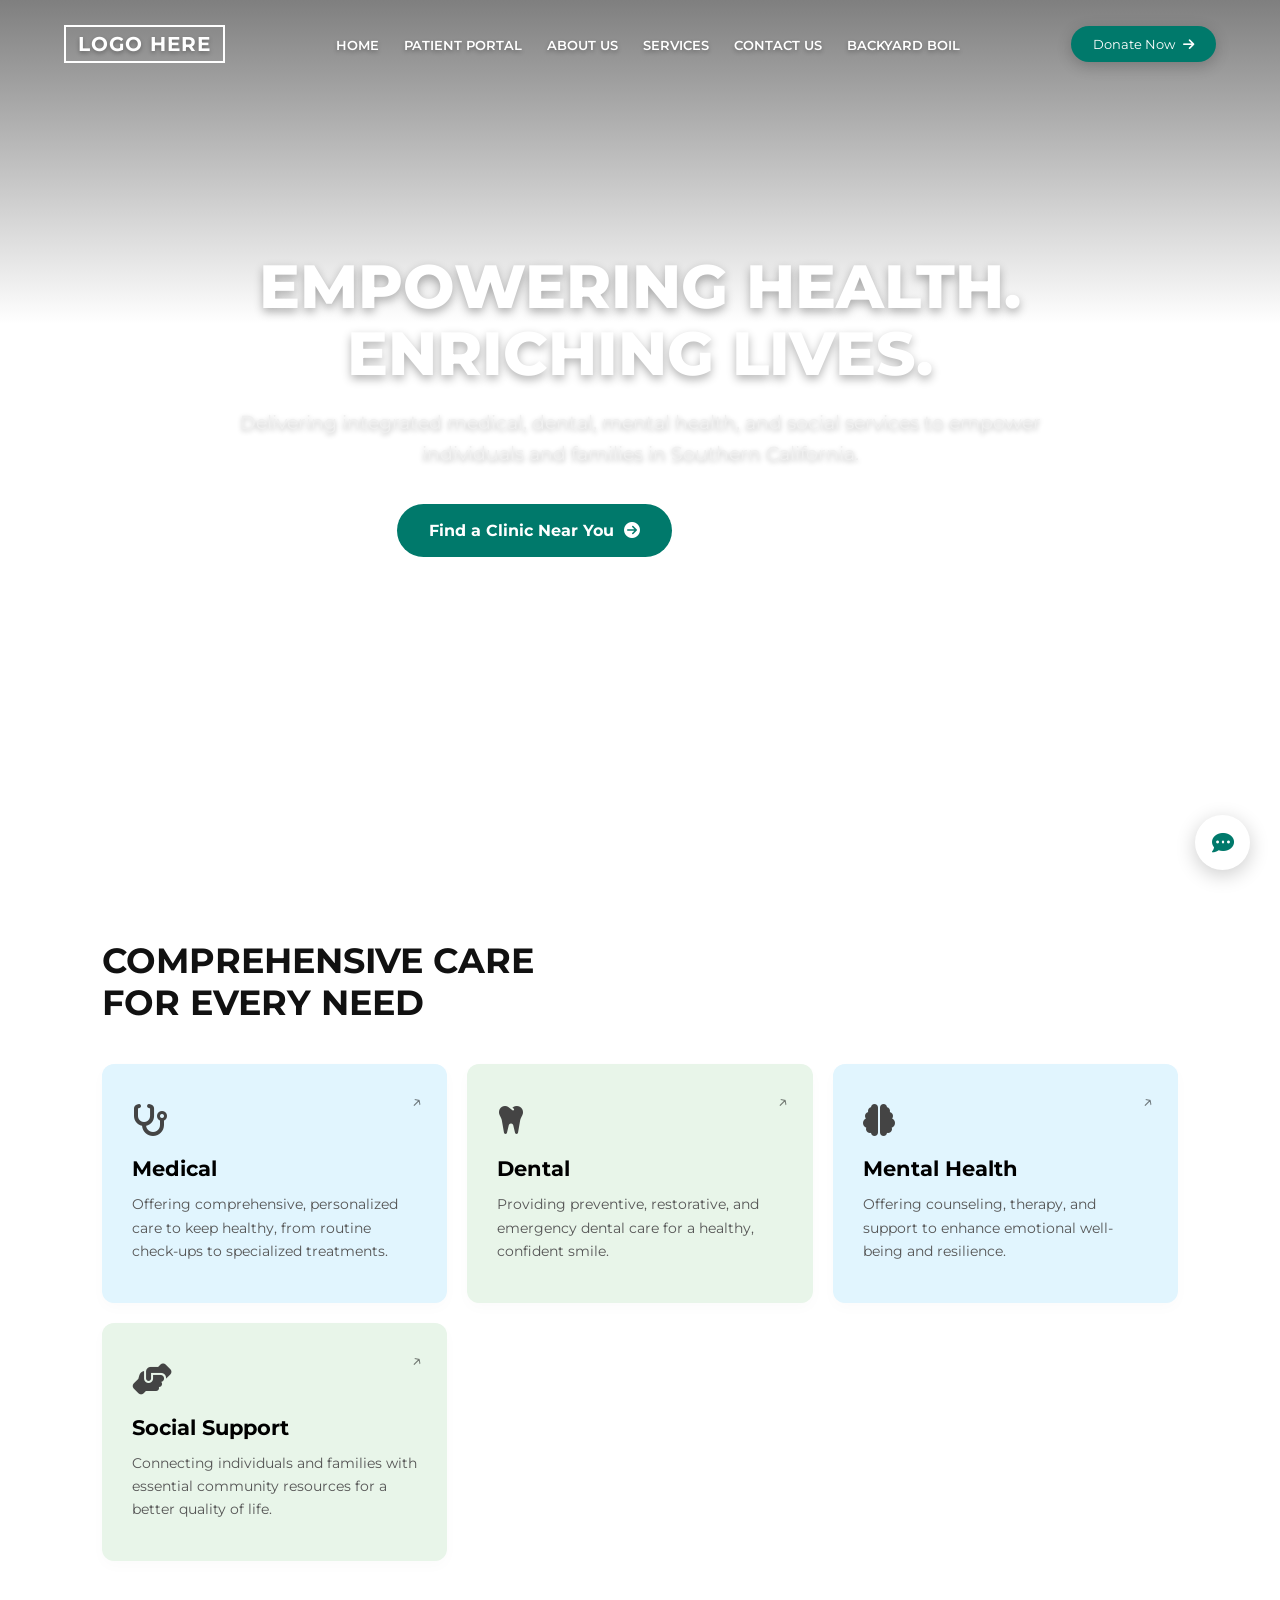
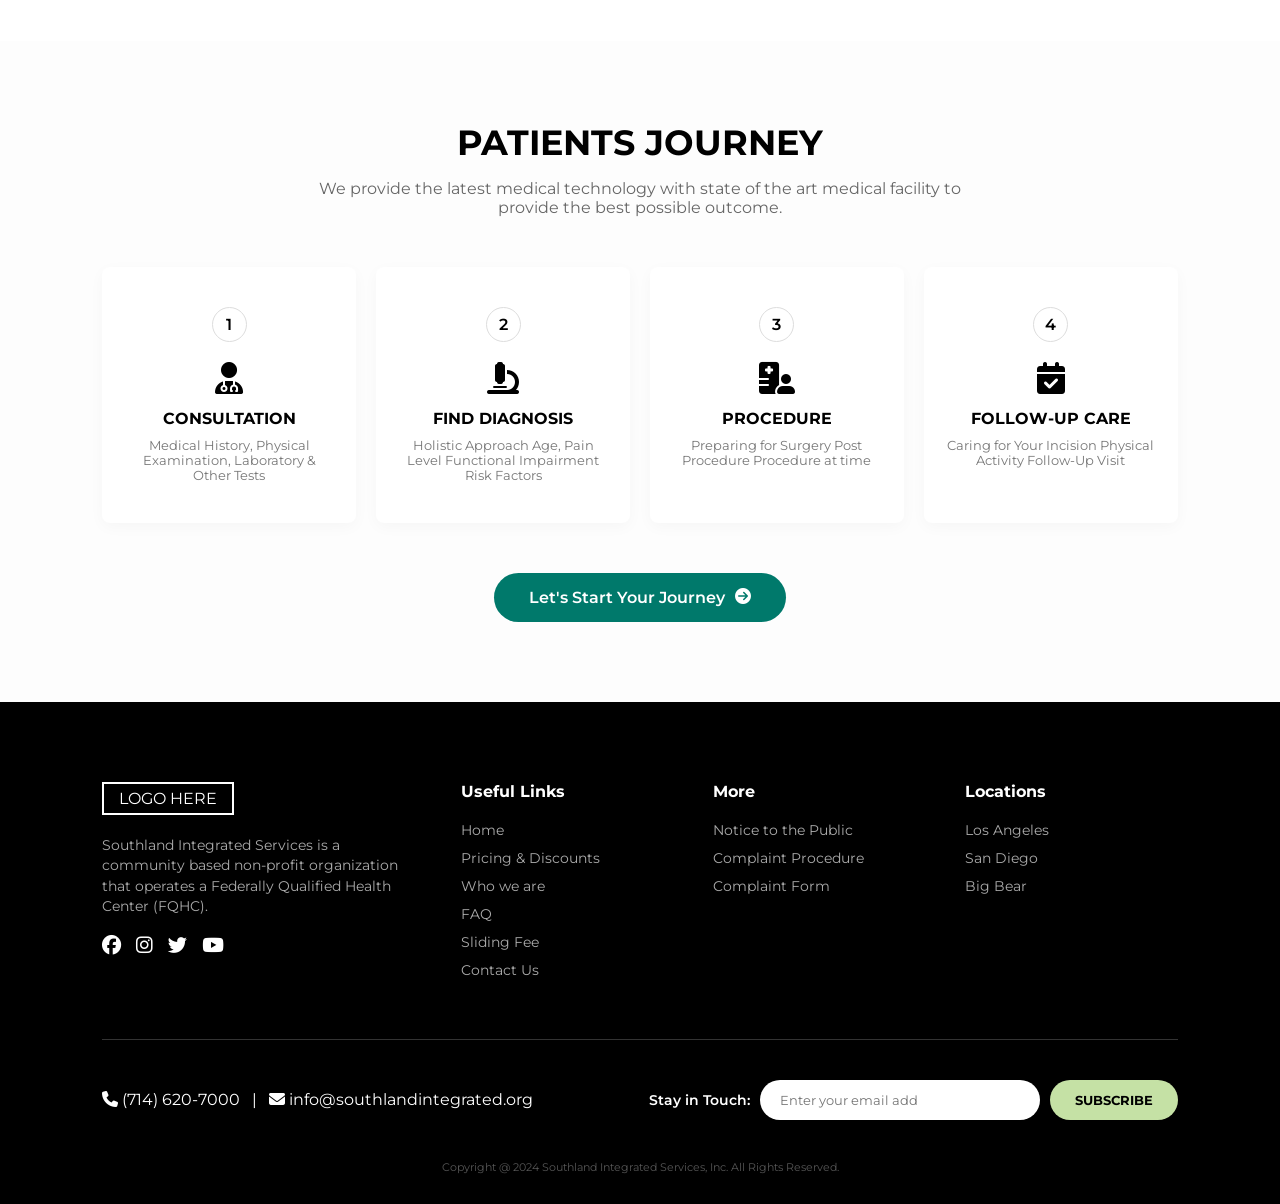
==== index/index.html @ 93582246 "upadted the ui design" ====
<!DOCTYPE html>
<html lang="en">
<head>
    <meta charset="UTF-8">
    <meta name="viewport" content="width=device-width, initial-scale=1.0">
    <title>Southland Integrated Services - Healthcare</title>
    <link href="https://fonts.googleapis.com/css2?family=Montserrat:wght@300;400;600;700&display=swap" rel="stylesheet">
    <link rel="stylesheet" href="https://cdnjs.cloudflare.com/ajax/libs/font-awesome/6.4.0/css/all.min.css">
    
    <style>
        :root {
            --primary-teal: #00796B;
            --secondary-green: #009688;
            --accent-lime: #C5E1A5;
            --light-blue: #E1F5FE;
            --light-green: #E8F5E9;
            --text-dark: #222;
        }

        * {
            margin: 0;
            padding: 0;
            box-sizing: border-box;
            font-family: 'Montserrat', sans-serif;
        }

        body {
            background-color: #fff;
            overflow-x: hidden;
        }

        /* --- Header --- */
        header {
            display: flex;
            justify-content: space-between;
            align-items: center;
            padding: 25px 5%; /* Slightly more padding */
            position: absolute;
            width: 100%;
            z-index: 100;
        }

        .logo {
            font-weight: 700;
            font-size: 20px;
            border: 2px solid #fff; /* Changed to White for visibility */
            color: #fff;            /* Changed to White for visibility */
            padding: 5px 12px;
            letter-spacing: 1px;
            text-shadow: 0 2px 4px rgba(0,0,0,0.3);
        }

        nav ul {
            display: flex;
            list-style: none;
            gap: 25px;
        }

        nav a {
            text-decoration: none;
            color: #fff;            /* Changed to White for visibility */
            font-size: 13px;
            font-weight: 600;
            text-transform: uppercase;
            text-shadow: 0 2px 4px rgba(0,0,0,0.3);
            transition: color 0.3s;
        }

        nav a:hover {
            color: var(--accent-lime);
        }

        .btn-donate-top {
            background-color: var(--primary-teal);
            color: white;
            padding: 10px 22px;
            border-radius: 25px;
            text-decoration: none;
            font-size: 13px;
            display: flex;
            align-items: center;
            gap: 8px;
            box-shadow: 0 4px 15px rgba(0,0,0,0.2);
        }

        /* --- Hero Section with Proper Curve --- */
        .hero-container {
            position: relative;
            width: 100%;
            height: 90vh; /* Increased height slightly */
            /* Updated Image to high-quality healthcare team */
            background: url('https://images.unsplash.com/photo-1576091160550-2173dba999ef?auto=format&fit=crop&w=1920&q=80') center/cover no-repeat;
            display: flex;
            flex-direction: column;
            align-items: center;
            justify-content: center;
            text-align: center;
            clip-path: ellipse(120% 100% at 50% 0%); /* Smoothed curve */
            margin-bottom: 50px;
        }

        /* Enhanced Overlay for Navbar and Text visibility */
        .hero-container::before {
            content: "";
            position: absolute;
            top: 0; left: 0; width: 100%; height: 100%;
            /* Darker gradient at the top to make white nav visible */
            background: linear-gradient(to bottom, rgba(0,0,0,0.5) 0%, rgba(255,255,255,0.1) 40%, rgba(255,255,255,0) 100%);
            z-index: 1;
        }

        .hero-content {
            position: relative;
            z-index: 2;
            max-width: 850px;
            padding: 20px;
        }

        .hero-content h1 {
            font-size: 3.8rem;
            font-weight: 800;
            line-height: 1.1;
            margin-bottom: 20px;
            color: #fff; /* Changed to White for impact */
            text-shadow: 0 4px 10px rgba(0,0,0,0.3);
        }

        .hero-content p {
            font-size: 1.2rem;
            color: #f0f0f0; /* Light gray for contrast */
            margin-bottom: 35px;
            line-height: 1.6;
            text-shadow: 0 2px 5px rgba(0,0,0,0.3);
        }

        .hero-btns {
            display: flex;
            gap: 15px;
            justify-content: center;
        }

        .btn-fill {
            background: var(--primary-teal);
            color: white;
            padding: 16px 32px;
            border-radius: 35px;
            text-decoration: none;
            font-weight: 700;
            display: flex;
            align-items: center;
            gap: 10px;
            transition: 0.3s;
        }

        .btn-fill:hover { background: #004d40; transform: scale(1.05); }

        .btn-outline {
            background: rgba(255,255,255,0.2);
            backdrop-filter: blur(5px);
            border: 1px solid white;
            color: white;
            padding: 16px 32px;
            border-radius: 35px;
            text-decoration: none;
            font-weight: 700;
            display: flex;
            align-items: center;
            gap: 10px;
            transition: 0.3s;
        }

        .btn-outline:hover { background: white; color: var(--text-dark); }

        /* --- Service Cards Section --- */
        .services-section {
            padding: 80px 8%;
        }

        .section-title {
            text-align: left;
            font-size: 2.2rem;
            margin-bottom: 40px;
            line-height: 1.2;
            color: #111;
        }

        .services-grid {
            display: grid;
            grid-template-columns: repeat(auto-fit, minmax(260px, 1fr));
            gap: 20px;
        }

        .card {
            padding: 40px 30px;
            border-radius: 12px;
            position: relative;
            transition: 0.3s;
            box-shadow: 0 5px 15px rgba(0,0,0,0.02);
        }

        .card:hover { transform: translateY(-8px); box-shadow: 0 10px 25px rgba(0,0,0,0.08); }
        .card.blue { background-color: var(--light-blue); }
        .card.green { background-color: var(--light-green); }

        .card-icon { font-size: 2rem; color: #444; margin-bottom: 20px; }
        .card h3 { margin-bottom: 12px; font-size: 1.3rem; }
        .card p { font-size: 0.9rem; color: #555; line-height: 1.6; }
        .card-arrow { position: absolute; top: 25px; right: 25px; font-size: 1.2rem; opacity: 0.5; }

        /* --- Patient Journey Section --- */
        .journey-section {
            padding: 80px 8%;
            text-align: center;
            background: #fdfdfd;
        }

        .journey-header h2 { font-size: 2.2rem; margin-bottom: 15px; }
        .journey-header p { color: #666; max-width: 700px; margin: 0 auto 50px; }

        .journey-grid {
            display: grid;
            grid-template-columns: repeat(4, 1fr);
            gap: 20px;
        }

        .step-card {
            background: white;
            padding: 40px 20px;
            border-radius: 8px;
            box-shadow: 0 4px 15px rgba(0,0,0,0.03);
            position: relative;
        }

        .step-circle {
            width: 35px;
            height: 35px;
            border: 1px solid #ddd;
            border-radius: 50%;
            display: flex;
            align-items: center;
            justify-content: center;
            margin: 0 auto 20px;
            font-weight: 600;
        }

        .step-card i { font-size: 2rem; margin-bottom: 15px; display: block; }
        .step-card h4 { margin-bottom: 10px; font-size: 1rem; }
        .step-card p { font-size: 0.8rem; color: #777; }

        .btn-journey {
            margin-top: 50px;
            display: inline-flex;
            background-color: var(--primary-teal);
            color: white;
            padding: 15px 35px;
            border-radius: 30px;
            text-decoration: none;
            font-weight: 600;
            gap: 10px;
        }

        /* --- Footer --- */
        footer {
            background-color: #000;
            color: white;
            padding: 80px 8% 30px;
        }

        .footer-main {
            display: grid;
            grid-template-columns: 1.5fr 1fr 1fr 1fr;
            gap: 40px;
            border-bottom: 1px solid #333;
            padding-bottom: 50px;
        }

        .footer-logo { border: 2px solid white; display: inline-block; padding: 5px 15px; margin-bottom: 20px; }
        .footer-main p { font-size: 0.85rem; color: #aaa; margin-bottom: 20px; line-height: 1.5; }
        .social-icons { display: flex; gap: 15px; font-size: 1.2rem; }

        .footer-col h4 { margin-bottom: 20px; font-size: 1rem; color: #fff; }
        .footer-col ul { list-style: none; }
        .footer-col li { color: #aaa; margin-bottom: 10px; font-size: 0.9rem; cursor: pointer; }

        .footer-bar {
            padding-top: 40px;
            display: flex;
            justify-content: space-between;
            align-items: center;
            flex-wrap: wrap;
            gap: 20px;
        }

        .newsletter { display: flex; align-items: center; gap: 10px; }
        .newsletter input {
            padding: 12px 20px;
            border-radius: 25px;
            border: none;
            width: 280px;
            outline: none;
        }

        .btn-sub {
            background: var(--accent-lime);
            color: #000;
            padding: 12px 25px;
            border: none;
            border-radius: 25px;
            font-weight: 700;
            cursor: pointer;
        }

        .chat-widget {
            position: fixed;
            bottom: 30px;
            right: 30px;
            background: white;
            color: var(--primary-teal);
            width: 55px;
            height: 55px;
            border-radius: 50%;
            display: flex;
            align-items: center;
            justify-content: center;
            font-size: 22px;
            box-shadow: 0 5px 20px rgba(0,0,0,0.2);
            cursor: pointer;
            z-index: 1000;
        }

        @media (max-width: 992px) {
            .hero-content h1 { font-size: 2.5rem; }
            .journey-grid, .footer-main { grid-template-columns: 1fr 1fr; }
            nav { display: none; }
        }
    </style>
</head>
<body>

    <!-- Chat Button -->
    <div class="chat-widget"><i class="fa-solid fa-comment-dots"></i></div>

    <header id="siteHeader">
        <div class="logo">LOGO HERE</div>
        <nav>
            <ul>
                <li><a href="#">Home</a></li>
                <li><a href="#">Patient Portal</a></li>
                <li><a href="#">About Us</a></li>
                <li><a href="#">Services</a></li>
                <li><a href="#">Contact Us</a></li>
                <li><a href="#">Backyard Boil</a></li>
            </ul>
        </nav>
        <a href="#" class="btn-donate-top">Donate Now <i class="fa-solid fa-arrow-right"></i></a>
    </header>

    <!-- Hero Section with Correct Design Curve -->
    <section class="hero-container">
        <div class="hero-content">
            <h1>EMPOWERING HEALTH.<br>ENRICHING LIVES.</h1>
            <p>Delivering integrated medical, dental, mental health, and social services to empower individuals and families in Southern California.</p>
            <div class="hero-btns">
                <a href="#" class="btn-fill">Find a Clinic Near You <i class="fa-solid fa-circle-arrow-right"></i></a>
                <a href="#" class="btn-outline">Donate Now <i class="fa-solid fa-circle-arrow-right"></i></a>
            </div>
        </div>
    </section>

    <!-- Services Section -->
    <section class="services-section">
        <h2 class="section-title">COMPREHENSIVE CARE<br>FOR EVERY NEED</h2>
        <div class="services-grid">
            <div class="card blue">
                <i class="fa-solid fa-stethoscope card-icon"></i>
                <div class="card-arrow">↗</div>
                <h3>Medical</h3>
                <p>Offering comprehensive, personalized care to keep healthy, from routine check-ups to specialized treatments.</p>
            </div>
            <div class="card green">
                <i class="fa-solid fa-tooth card-icon"></i>
                <div class="card-arrow">↗</div>
                <h3>Dental</h3>
                <p>Providing preventive, restorative, and emergency dental care for a healthy, confident smile.</p>
            </div>
            <div class="card blue">
                <i class="fa-solid fa-brain card-icon"></i>
                <div class="card-arrow">↗</div>
                <h3>Mental Health</h3>
                <p>Offering counseling, therapy, and support to enhance emotional well-being and resilience.</p>
            </div>
            <div class="card green">
                <i class="fa-solid fa-handshake-angle card-icon"></i>
                <div class="card-arrow">↗</div>
                <h3>Social Support</h3>
                <p>Connecting individuals and families with essential community resources for a better quality of life.</p>
            </div>
        </div>
    </section>

    <!-- Patient Journey Section -->
    <section class="journey-section">
        <div class="journey-header">
            <h2>PATIENTS JOURNEY</h2>
            <p>We provide the latest medical technology with state of the art medical facility to provide the best possible outcome.</p>
        </div>
        <div class="journey-grid">
            <div class="step-card">
                <div class="step-circle">1</div>
                <i class="fa-solid fa-user-doctor"></i>
                <h4>CONSULTATION</h4>
                <p>Medical History, Physical Examination, Laboratory & Other Tests</p>
            </div>
            <div class="step-card">
                <div class="step-circle">2</div>
                <i class="fa-solid fa-microscope"></i>
                <h4>FIND DIAGNOSIS</h4>
                <p>Holistic Approach Age, Pain Level Functional Impairment Risk Factors</p>
            </div>
            <div class="step-card">
                <div class="step-circle">3</div>
                <i class="fa-solid fa-hospital-user"></i>
                <h4>PROCEDURE</h4>
                <p>Preparing for Surgery Post Procedure Procedure at time</p>
            </div>
            <div class="step-card">
                <div class="step-circle">4</div>
                <i class="fa-solid fa-calendar-check"></i>
                <h4>FOLLOW-UP CARE</h4>
                <p>Caring for Your Incision Physical Activity Follow-Up Visit</p>
            </div>
        </div>
        <a href="#" class="btn-journey">Let's Start Your Journey <i class="fa-solid fa-circle-arrow-right"></i></a>
    </section>

    <!-- Footer -->
    <footer>
        <div class="footer-main">
            <div class="footer-col">
                <div class="footer-logo">LOGO HERE</div>
                <p>Southland Integrated Services is a community based non-profit organization that operates a Federally Qualified Health Center (FQHC).</p>
                <div class="social-icons">
                    <i class="fa-brands fa-facebook"></i>
                    <i class="fa-brands fa-instagram"></i>
                    <i class="fa-brands fa-twitter"></i>
                    <i class="fa-brands fa-youtube"></i>
                </div>
            </div>
            <div class="footer-col">
                <h4>Useful Links</h4>
                <ul>
                    <li>Home</li>
                    <li>Pricing & Discounts</li>
                    <li>Who we are</li>
                    <li>FAQ</li>
                    <li>Sliding Fee</li>
                    <li>Contact Us</li>
                </ul>
            </div>
            <div class="footer-col">
                <h4>More</h4>
                <ul>
                    <li>Notice to the Public</li>
                    <li>Complaint Procedure</li>
                    <li>Complaint Form</li>
                </ul>
            </div>
            <div class="footer-col">
                <h4>Locations</h4>
                <ul>
                    <li>Los Angeles</li>
                    <li>San Diego</li>
                    <li>Big Bear</li>
                </ul>
            </div>
        </div>

        <div class="footer-bar">
            <div class="info">
                <span><i class="fa-solid fa-phone"></i> (714) 620-7000</span> &nbsp; | &nbsp;
                <span><i class="fa-solid fa-envelope"></i> info@southlandintegrated.org</span>
            </div>
            <div class="newsletter">
                <span style="font-weight: 600; font-size: 0.9rem;">Stay in Touch:</span>
                <input type="text" placeholder="Enter your email add">
                <button class="btn-sub">SUBSCRIBE</button>
            </div>
        </div>
        <p style="text-align: center; color: #555; font-size: 11px; margin-top: 40px;">Copyright @ 2024 Southland Integrated Services, Inc. All Rights Reserved.</p>
    </footer>

    <script>
        // Smooth Sticky Header behavior
        window.addEventListener('scroll', () => {
            const header = document.querySelector('header');
            const logo = document.querySelector('.logo');
            const navLinks = document.querySelectorAll('nav a');

            if (window.scrollY > 80) {
                header.style.backgroundColor = "rgba(255,255,255,0.95)";
                header.style.position = "fixed";
                header.style.boxShadow = "0 2px 10px rgba(0,0,0,0.1)";
                header.style.padding = "15px 5%";
                logo.style.color = "#333";
                logo.style.borderColor = "#333";
                navLinks.forEach(link => {
                    link.style.color = "#333";
                    link.style.textShadow = "none";
                });
            } else {
                header.style.backgroundColor = "transparent";
                header.style.position = "absolute";
                header.style.boxShadow = "none";
                header.style.padding = "25px 5%";
                logo.style.color = "#fff";
                logo.style.borderColor = "#fff";
                navLinks.forEach(link => {
                    link.style.color = "#fff";
                    link.style.textShadow = "0 2px 4px rgba(0,0,0,0.3)";
                });
            }
        });
    </script>
</body>
</html>
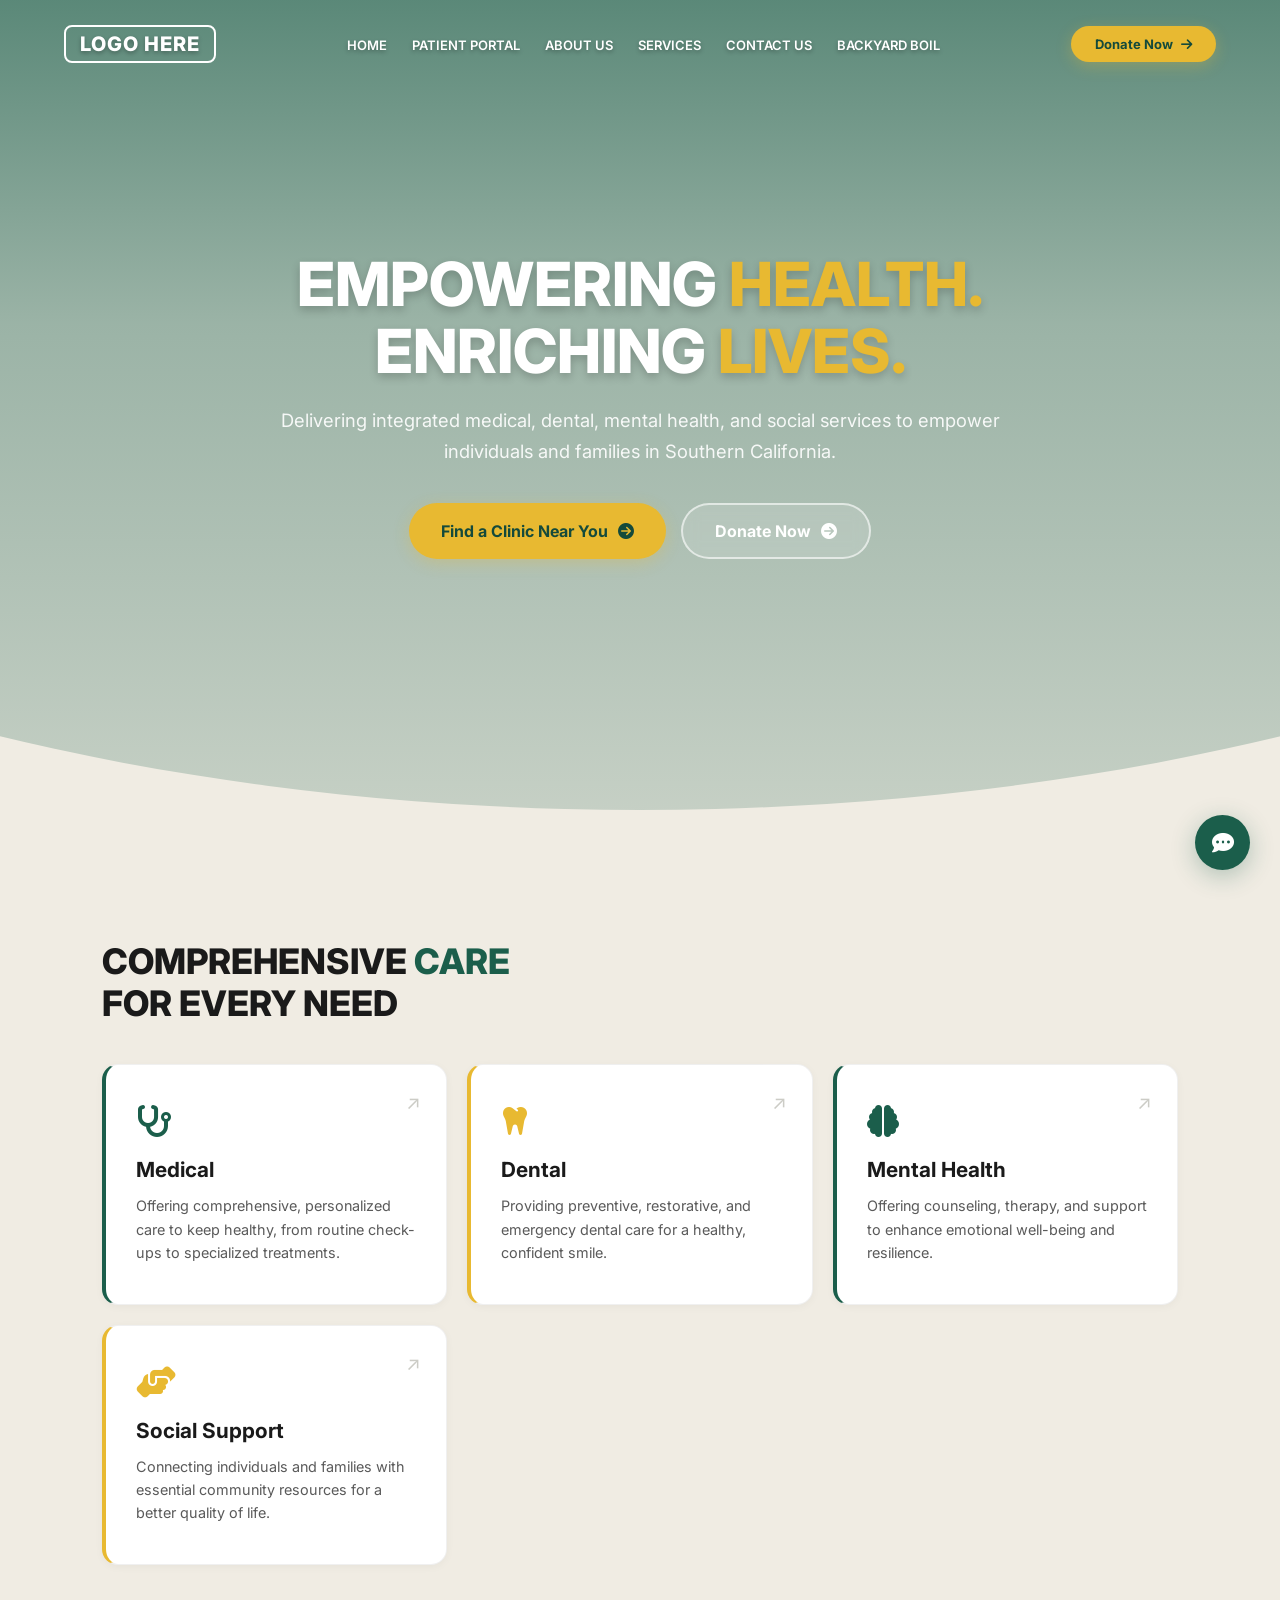
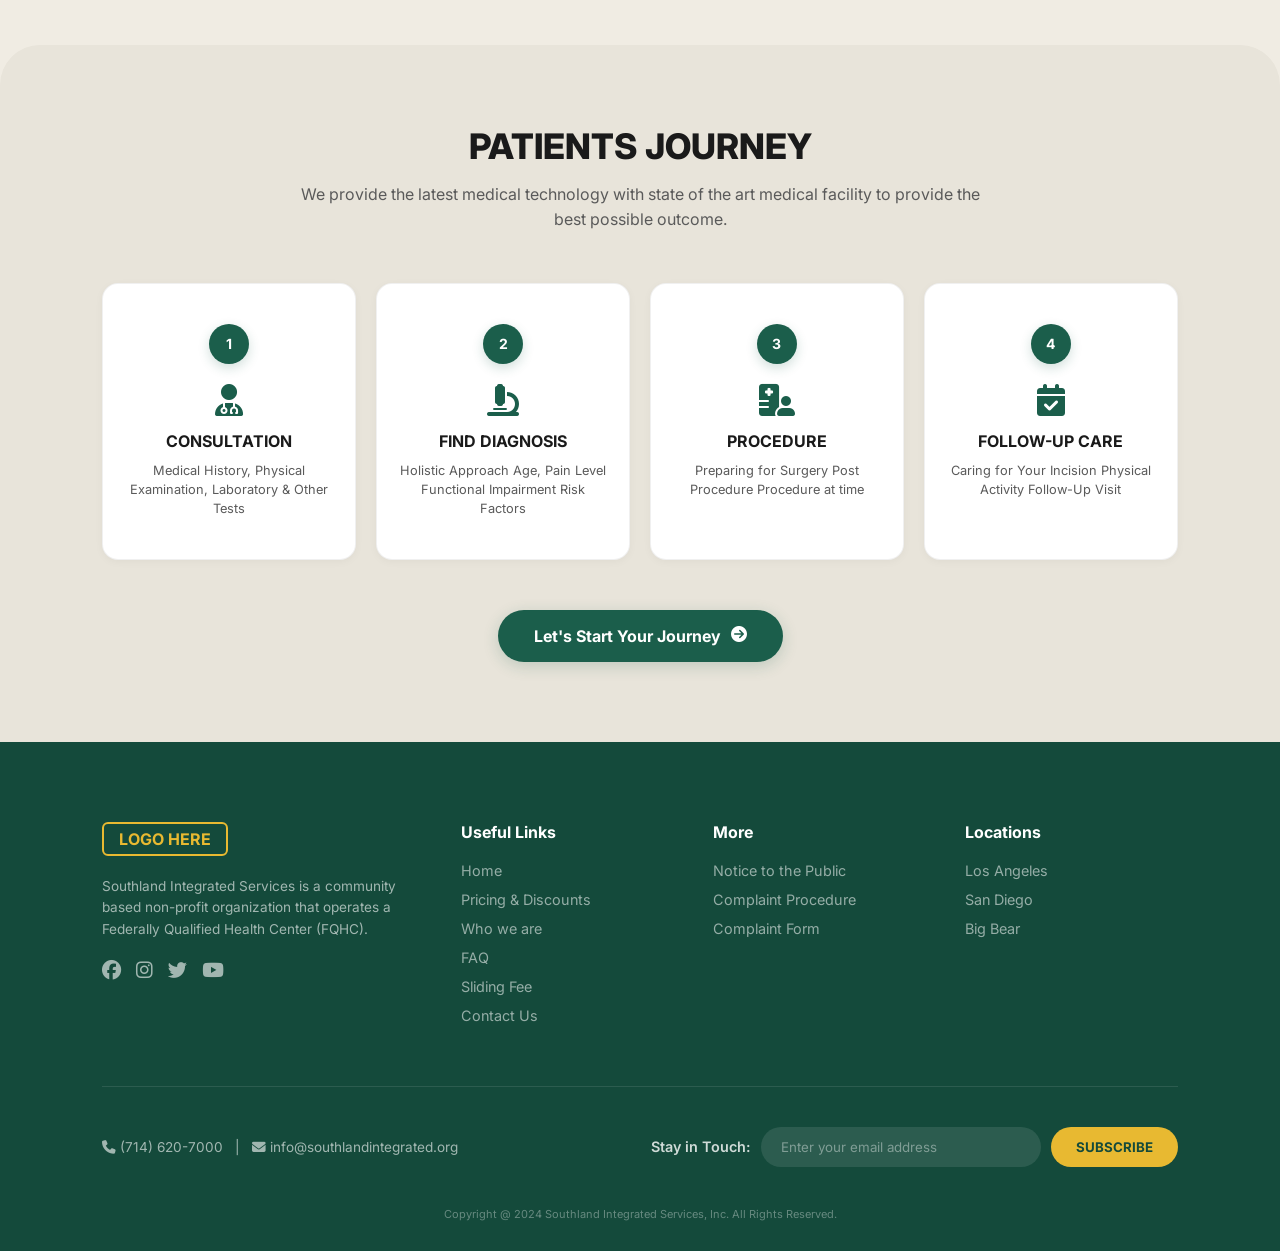
==== commit a642a61e: "added : new layout" ====
--- a/index/index.html
+++ b/index/index.html
@@ -1,32 +1,45 @@
 <!DOCTYPE html>
 <html lang="en">
+
 <head>
     <meta charset="UTF-8">
     <meta name="viewport" content="width=device-width, initial-scale=1.0">
     <title>Southland Integrated Services - Healthcare</title>
-    <link href="https://fonts.googleapis.com/css2?family=Montserrat:wght@300;400;600;700&display=swap" rel="stylesheet">
+    <link href="https://fonts.googleapis.com/css2?family=Inter:wght@300;400;500;600;700;800&display=swap"
+        rel="stylesheet">
     <link rel="stylesheet" href="https://cdnjs.cloudflare.com/ajax/libs/font-awesome/6.4.0/css/all.min.css">
-    
+
     <style>
         :root {
-            --primary-teal: #00796B;
-            --secondary-green: #009688;
-            --accent-lime: #C5E1A5;
-            --light-blue: #E1F5FE;
-            --light-green: #E8F5E9;
-            --text-dark: #222;
+            --bg-cream: #F0ECE3;
+            --bg-warm: #E8E4DA;
+            --teal: #1B5E4B;
+            --teal-light: #2A7A62;
+            --teal-dark: #144A3B;
+            --yellow: #E8B931;
+            --yellow-light: #F5D56A;
+            --yellow-dim: rgba(232, 185, 49, 0.12);
+            --card-bg: #FFFFFF;
+            --text-dark: #1A1A1A;
+            --text-body: #5A5A5A;
+            --text-muted: #9A9A8E;
+            --border: rgba(0, 0, 0, 0.06);
+            --shadow-sm: 0 2px 8px rgba(0, 0, 0, 0.04);
+            --shadow-md: 0 6px 20px rgba(0, 0, 0, 0.06);
+            --shadow-lg: 0 12px 40px rgba(0, 0, 0, 0.1);
         }
 
         * {
             margin: 0;
             padding: 0;
             box-sizing: border-box;
-            font-family: 'Montserrat', sans-serif;
+            font-family: 'Inter', sans-serif;
         }
 
         body {
-            background-color: #fff;
+            background-color: var(--bg-cream);
             overflow-x: hidden;
+            color: var(--text-dark);
         }
 
         /* --- Header --- */
@@ -34,20 +47,21 @@
             display: flex;
             justify-content: space-between;
             align-items: center;
-            padding: 25px 5%; /* Slightly more padding */
+            padding: 25px 5%;
             position: absolute;
             width: 100%;
             z-index: 100;
         }
 
         .logo {
-            font-weight: 700;
+            font-weight: 800;
             font-size: 20px;
-            border: 2px solid #fff; /* Changed to White for visibility */
-            color: #fff;            /* Changed to White for visibility */
-            padding: 5px 12px;
+            border: 2px solid #fff;
+            color: #fff;
+            padding: 5px 14px;
             letter-spacing: 1px;
-            text-shadow: 0 2px 4px rgba(0,0,0,0.3);
+            text-shadow: 0 2px 4px rgba(0, 0, 0, 0.3);
+            border-radius: 8px;
         }
 
         nav ul {
@@ -58,54 +72,61 @@
 
         nav a {
             text-decoration: none;
-            color: #fff;            /* Changed to White for visibility */
+            color: #fff;
             font-size: 13px;
             font-weight: 600;
             text-transform: uppercase;
-            text-shadow: 0 2px 4px rgba(0,0,0,0.3);
+            text-shadow: 0 2px 4px rgba(0, 0, 0, 0.3);
             transition: color 0.3s;
         }
 
         nav a:hover {
-            color: var(--accent-lime);
+            color: var(--yellow);
         }
 
         .btn-donate-top {
-            background-color: var(--primary-teal);
-            color: white;
-            padding: 10px 22px;
+            background-color: var(--yellow);
+            color: var(--teal-dark);
+            padding: 10px 24px;
             border-radius: 25px;
             text-decoration: none;
             font-size: 13px;
+            font-weight: 700;
             display: flex;
             align-items: center;
             gap: 8px;
-            box-shadow: 0 4px 15px rgba(0,0,0,0.2);
-        }
-
-        /* --- Hero Section with Proper Curve --- */
+            box-shadow: 0 4px 15px rgba(232, 185, 49, 0.3);
+            transition: all 0.3s;
+        }
+
+        .btn-donate-top:hover {
+            transform: translateY(-2px);
+            box-shadow: 0 6px 20px rgba(232, 185, 49, 0.4);
+        }
+
+        /* --- Hero Section --- */
         .hero-container {
             position: relative;
             width: 100%;
-            height: 90vh; /* Increased height slightly */
-            /* Updated Image to high-quality healthcare team */
+            height: 90vh;
             background: url('https://images.unsplash.com/photo-1576091160550-2173dba999ef?auto=format&fit=crop&w=1920&q=80') center/cover no-repeat;
             display: flex;
             flex-direction: column;
             align-items: center;
             justify-content: center;
             text-align: center;
-            clip-path: ellipse(120% 100% at 50% 0%); /* Smoothed curve */
+            clip-path: ellipse(120% 100% at 50% 0%);
             margin-bottom: 50px;
         }
 
-        /* Enhanced Overlay for Navbar and Text visibility */
         .hero-container::before {
             content: "";
             position: absolute;
-            top: 0; left: 0; width: 100%; height: 100%;
-            /* Darker gradient at the top to make white nav visible */
-            background: linear-gradient(to bottom, rgba(0,0,0,0.5) 0%, rgba(255,255,255,0.1) 40%, rgba(255,255,255,0) 100%);
+            top: 0;
+            left: 0;
+            width: 100%;
+            height: 100%;
+            background: linear-gradient(to bottom, rgba(27, 94, 75, 0.7) 0%, rgba(27, 94, 75, 0.4) 40%, rgba(27, 94, 75, 0.2) 100%);
             z-index: 1;
         }
 
@@ -121,16 +142,19 @@
             font-weight: 800;
             line-height: 1.1;
             margin-bottom: 20px;
-            color: #fff; /* Changed to White for impact */
-            text-shadow: 0 4px 10px rgba(0,0,0,0.3);
+            color: #fff;
+            text-shadow: 0 4px 10px rgba(0, 0, 0, 0.2);
+        }
+
+        .hero-content h1 span {
+            color: var(--yellow);
         }
 
         .hero-content p {
-            font-size: 1.2rem;
-            color: #f0f0f0; /* Light gray for contrast */
+            font-size: 1.15rem;
+            color: rgba(255, 255, 255, 0.9);
             margin-bottom: 35px;
-            line-height: 1.6;
-            text-shadow: 0 2px 5px rgba(0,0,0,0.3);
+            line-height: 1.7;
         }
 
         .hero-btns {
@@ -140,7 +164,29 @@
         }
 
         .btn-fill {
-            background: var(--primary-teal);
+            background: var(--yellow);
+            color: var(--teal-dark);
+            padding: 16px 32px;
+            border-radius: 35px;
+            text-decoration: none;
+            font-weight: 700;
+            display: flex;
+            align-items: center;
+            gap: 10px;
+            transition: 0.3s;
+            box-shadow: 0 4px 16px rgba(232, 185, 49, 0.3);
+        }
+
+        .btn-fill:hover {
+            background: var(--yellow-light);
+            transform: scale(1.05);
+            box-shadow: 0 6px 24px rgba(232, 185, 49, 0.4);
+        }
+
+        .btn-outline {
+            background: rgba(255, 255, 255, 0.12);
+            backdrop-filter: blur(8px);
+            border: 2px solid rgba(255, 255, 255, 0.6);
             color: white;
             padding: 16px 32px;
             border-radius: 35px;
@@ -152,24 +198,11 @@
             transition: 0.3s;
         }
 
-        .btn-fill:hover { background: #004d40; transform: scale(1.05); }
-
-        .btn-outline {
-            background: rgba(255,255,255,0.2);
-            backdrop-filter: blur(5px);
-            border: 1px solid white;
-            color: white;
-            padding: 16px 32px;
-            border-radius: 35px;
-            text-decoration: none;
-            font-weight: 700;
-            display: flex;
-            align-items: center;
-            gap: 10px;
-            transition: 0.3s;
-        }
-
-        .btn-outline:hover { background: white; color: var(--text-dark); }
+        .btn-outline:hover {
+            background: white;
+            color: var(--teal);
+            border-color: white;
+        }
 
         /* --- Service Cards Section --- */
         .services-section {
@@ -181,7 +214,12 @@
             font-size: 2.2rem;
             margin-bottom: 40px;
             line-height: 1.2;
-            color: #111;
+            color: var(--text-dark);
+            font-weight: 800;
+        }
+
+        .section-title span {
+            color: var(--teal);
         }
 
         .services-grid {
@@ -192,30 +230,87 @@
 
         .card {
             padding: 40px 30px;
-            border-radius: 12px;
+            border-radius: 16px;
             position: relative;
             transition: 0.3s;
-            box-shadow: 0 5px 15px rgba(0,0,0,0.02);
-        }
-
-        .card:hover { transform: translateY(-8px); box-shadow: 0 10px 25px rgba(0,0,0,0.08); }
-        .card.blue { background-color: var(--light-blue); }
-        .card.green { background-color: var(--light-green); }
-
-        .card-icon { font-size: 2rem; color: #444; margin-bottom: 20px; }
-        .card h3 { margin-bottom: 12px; font-size: 1.3rem; }
-        .card p { font-size: 0.9rem; color: #555; line-height: 1.6; }
-        .card-arrow { position: absolute; top: 25px; right: 25px; font-size: 1.2rem; opacity: 0.5; }
+            box-shadow: var(--shadow-sm);
+            border: 1.5px solid var(--border);
+        }
+
+        .card:hover {
+            transform: translateY(-8px);
+            box-shadow: var(--shadow-md);
+        }
+
+        .card.blue {
+            background-color: #FFFFFF;
+            border-left: 4px solid var(--teal);
+        }
+
+        .card.green {
+            background-color: #FFFFFF;
+            border-left: 4px solid var(--yellow);
+        }
+
+        .card-icon {
+            font-size: 2rem;
+            color: var(--teal);
+            margin-bottom: 20px;
+        }
+
+        .card.green .card-icon {
+            color: var(--yellow);
+        }
+
+        .card h3 {
+            margin-bottom: 12px;
+            font-size: 1.3rem;
+            color: var(--text-dark);
+            font-weight: 700;
+        }
+
+        .card p {
+            font-size: 0.9rem;
+            color: var(--text-body);
+            line-height: 1.6;
+        }
+
+        .card-arrow {
+            position: absolute;
+            top: 25px;
+            right: 25px;
+            font-size: 1.2rem;
+            color: var(--text-muted);
+            opacity: 0.5;
+            transition: 0.3s;
+        }
+
+        .card:hover .card-arrow {
+            opacity: 1;
+            color: var(--teal);
+        }
 
         /* --- Patient Journey Section --- */
         .journey-section {
             padding: 80px 8%;
             text-align: center;
-            background: #fdfdfd;
-        }
-
-        .journey-header h2 { font-size: 2.2rem; margin-bottom: 15px; }
-        .journey-header p { color: #666; max-width: 700px; margin: 0 auto 50px; }
+            background: var(--bg-warm);
+            border-radius: 40px 40px 0 0;
+        }
+
+        .journey-header h2 {
+            font-size: 2.2rem;
+            margin-bottom: 15px;
+            font-weight: 800;
+            color: var(--text-dark);
+        }
+
+        .journey-header p {
+            color: var(--text-body);
+            max-width: 700px;
+            margin: 0 auto 50px;
+            line-height: 1.6;
+        }
 
         .journey-grid {
             display: grid;
@@ -226,42 +321,76 @@
         .step-card {
             background: white;
             padding: 40px 20px;
-            border-radius: 8px;
-            box-shadow: 0 4px 15px rgba(0,0,0,0.03);
+            border-radius: 16px;
+            box-shadow: var(--shadow-sm);
             position: relative;
+            transition: 0.3s;
+            border: 1.5px solid var(--border);
+        }
+
+        .step-card:hover {
+            transform: translateY(-5px);
+            box-shadow: var(--shadow-md);
         }
 
         .step-circle {
-            width: 35px;
-            height: 35px;
-            border: 1px solid #ddd;
+            width: 40px;
+            height: 40px;
+            background: var(--teal);
+            color: white;
             border-radius: 50%;
             display: flex;
             align-items: center;
             justify-content: center;
             margin: 0 auto 20px;
-            font-weight: 600;
-        }
-
-        .step-card i { font-size: 2rem; margin-bottom: 15px; display: block; }
-        .step-card h4 { margin-bottom: 10px; font-size: 1rem; }
-        .step-card p { font-size: 0.8rem; color: #777; }
+            font-weight: 700;
+            font-size: 14px;
+            box-shadow: 0 4px 12px rgba(27, 94, 75, 0.2);
+        }
+
+        .step-card i {
+            font-size: 2rem;
+            margin-bottom: 15px;
+            display: block;
+            color: var(--teal);
+        }
+
+        .step-card h4 {
+            margin-bottom: 10px;
+            font-size: 1rem;
+            color: var(--text-dark);
+            font-weight: 700;
+        }
+
+        .step-card p {
+            font-size: 0.8rem;
+            color: var(--text-body);
+            line-height: 1.5;
+        }
 
         .btn-journey {
             margin-top: 50px;
             display: inline-flex;
-            background-color: var(--primary-teal);
+            background-color: var(--teal);
             color: white;
-            padding: 15px 35px;
-            border-radius: 30px;
+            padding: 16px 36px;
+            border-radius: 35px;
             text-decoration: none;
-            font-weight: 600;
+            font-weight: 700;
             gap: 10px;
+            transition: 0.3s;
+            box-shadow: 0 4px 16px rgba(27, 94, 75, 0.2);
+        }
+
+        .btn-journey:hover {
+            background: var(--teal-light);
+            transform: translateY(-2px);
+            box-shadow: 0 6px 24px rgba(27, 94, 75, 0.25);
         }
 
         /* --- Footer --- */
         footer {
-            background-color: #000;
+            background-color: var(--teal-dark);
             color: white;
             padding: 80px 8% 30px;
         }
@@ -270,17 +399,65 @@
             display: grid;
             grid-template-columns: 1.5fr 1fr 1fr 1fr;
             gap: 40px;
-            border-bottom: 1px solid #333;
+            border-bottom: 1px solid rgba(255, 255, 255, 0.1);
             padding-bottom: 50px;
         }
 
-        .footer-logo { border: 2px solid white; display: inline-block; padding: 5px 15px; margin-bottom: 20px; }
-        .footer-main p { font-size: 0.85rem; color: #aaa; margin-bottom: 20px; line-height: 1.5; }
-        .social-icons { display: flex; gap: 15px; font-size: 1.2rem; }
-
-        .footer-col h4 { margin-bottom: 20px; font-size: 1rem; color: #fff; }
-        .footer-col ul { list-style: none; }
-        .footer-col li { color: #aaa; margin-bottom: 10px; font-size: 0.9rem; cursor: pointer; }
+        .footer-logo {
+            border: 2px solid var(--yellow);
+            color: var(--yellow);
+            display: inline-block;
+            padding: 5px 15px;
+            margin-bottom: 20px;
+            font-weight: 700;
+            border-radius: 6px;
+        }
+
+        .footer-main p {
+            font-size: 0.85rem;
+            color: rgba(255, 255, 255, 0.6);
+            margin-bottom: 20px;
+            line-height: 1.6;
+        }
+
+        .social-icons {
+            display: flex;
+            gap: 15px;
+            font-size: 1.2rem;
+        }
+
+        .social-icons i {
+            color: rgba(255, 255, 255, 0.6);
+            transition: color 0.3s;
+            cursor: pointer;
+        }
+
+        .social-icons i:hover {
+            color: var(--yellow);
+        }
+
+        .footer-col h4 {
+            margin-bottom: 20px;
+            font-size: 1rem;
+            color: #fff;
+            font-weight: 700;
+        }
+
+        .footer-col ul {
+            list-style: none;
+        }
+
+        .footer-col li {
+            color: rgba(255, 255, 255, 0.55);
+            margin-bottom: 12px;
+            font-size: 0.9rem;
+            cursor: pointer;
+            transition: color 0.3s;
+        }
+
+        .footer-col li:hover {
+            color: var(--yellow);
+        }
 
         .footer-bar {
             padding-top: 40px;
@@ -291,31 +468,65 @@
             gap: 20px;
         }
 
-        .newsletter { display: flex; align-items: center; gap: 10px; }
+        .footer-bar .info {
+            color: rgba(255, 255, 255, 0.6);
+            font-size: 0.85rem;
+        }
+
+        .newsletter {
+            display: flex;
+            align-items: center;
+            gap: 10px;
+        }
+
+        .newsletter span {
+            color: rgba(255, 255, 255, 0.8);
+        }
+
         .newsletter input {
             padding: 12px 20px;
             border-radius: 25px;
             border: none;
             width: 280px;
             outline: none;
+            background: rgba(255, 255, 255, 0.1);
+            color: white;
+            font-family: inherit;
+        }
+
+        .newsletter input::placeholder {
+            color: rgba(255, 255, 255, 0.4);
         }
 
         .btn-sub {
-            background: var(--accent-lime);
-            color: #000;
+            background: var(--yellow);
+            color: var(--teal-dark);
             padding: 12px 25px;
             border: none;
             border-radius: 25px;
             font-weight: 700;
             cursor: pointer;
+            font-family: inherit;
+            transition: 0.3s;
+        }
+
+        .btn-sub:hover {
+            background: var(--yellow-light);
+        }
+
+        footer .copyright {
+            text-align: center;
+            color: rgba(255, 255, 255, 0.35);
+            font-size: 11px;
+            margin-top: 40px;
         }
 
         .chat-widget {
             position: fixed;
             bottom: 30px;
             right: 30px;
-            background: white;
-            color: var(--primary-teal);
+            background: var(--teal);
+            color: white;
             width: 55px;
             height: 55px;
             border-radius: 50%;
@@ -323,18 +534,49 @@
             align-items: center;
             justify-content: center;
             font-size: 22px;
-            box-shadow: 0 5px 20px rgba(0,0,0,0.2);
+            box-shadow: 0 6px 24px rgba(27, 94, 75, 0.3);
             cursor: pointer;
             z-index: 1000;
+            transition: 0.3s;
+        }
+
+        .chat-widget:hover {
+            transform: scale(1.1);
+            box-shadow: 0 8px 30px rgba(27, 94, 75, 0.4);
         }
 
         @media (max-width: 992px) {
-            .hero-content h1 { font-size: 2.5rem; }
-            .journey-grid, .footer-main { grid-template-columns: 1fr 1fr; }
-            nav { display: none; }
+            .hero-content h1 {
+                font-size: 2.5rem;
+            }
+
+            .journey-grid,
+            .footer-main {
+                grid-template-columns: 1fr 1fr;
+            }
+
+            nav {
+                display: none;
+            }
+        }
+
+        @media (max-width: 600px) {
+            .hero-content h1 {
+                font-size: 1.8rem;
+            }
+
+            .journey-grid,
+            .footer-main {
+                grid-template-columns: 1fr;
+            }
+
+            .newsletter input {
+                width: 200px;
+            }
         }
     </style>
 </head>
+
 <body>
 
     <!-- Chat Button -->
@@ -355,11 +597,12 @@
         <a href="#" class="btn-donate-top">Donate Now <i class="fa-solid fa-arrow-right"></i></a>
     </header>
 
-    <!-- Hero Section with Correct Design Curve -->
+    <!-- Hero Section -->
     <section class="hero-container">
         <div class="hero-content">
-            <h1>EMPOWERING HEALTH.<br>ENRICHING LIVES.</h1>
-            <p>Delivering integrated medical, dental, mental health, and social services to empower individuals and families in Southern California.</p>
+            <h1>EMPOWERING <span>HEALTH.</span><br>ENRICHING <span>LIVES.</span></h1>
+            <p>Delivering integrated medical, dental, mental health, and social services to empower individuals and
+                families in Southern California.</p>
             <div class="hero-btns">
                 <a href="#" class="btn-fill">Find a Clinic Near You <i class="fa-solid fa-circle-arrow-right"></i></a>
                 <a href="#" class="btn-outline">Donate Now <i class="fa-solid fa-circle-arrow-right"></i></a>
@@ -369,13 +612,14 @@
 
     <!-- Services Section -->
     <section class="services-section">
-        <h2 class="section-title">COMPREHENSIVE CARE<br>FOR EVERY NEED</h2>
+        <h2 class="section-title">COMPREHENSIVE <span>CARE</span><br>FOR EVERY NEED</h2>
         <div class="services-grid">
             <div class="card blue">
                 <i class="fa-solid fa-stethoscope card-icon"></i>
                 <div class="card-arrow">↗</div>
                 <h3>Medical</h3>
-                <p>Offering comprehensive, personalized care to keep healthy, from routine check-ups to specialized treatments.</p>
+                <p>Offering comprehensive, personalized care to keep healthy, from routine check-ups to specialized
+                    treatments.</p>
             </div>
             <div class="card green">
                 <i class="fa-solid fa-tooth card-icon"></i>
@@ -393,7 +637,8 @@
                 <i class="fa-solid fa-handshake-angle card-icon"></i>
                 <div class="card-arrow">↗</div>
                 <h3>Social Support</h3>
-                <p>Connecting individuals and families with essential community resources for a better quality of life.</p>
+                <p>Connecting individuals and families with essential community resources for a better quality of life.
+                </p>
             </div>
         </div>
     </section>
@@ -402,7 +647,8 @@
     <section class="journey-section">
         <div class="journey-header">
             <h2>PATIENTS JOURNEY</h2>
-            <p>We provide the latest medical technology with state of the art medical facility to provide the best possible outcome.</p>
+            <p>We provide the latest medical technology with state of the art medical facility to provide the best
+                possible outcome.</p>
         </div>
         <div class="journey-grid">
             <div class="step-card">
@@ -438,7 +684,8 @@
         <div class="footer-main">
             <div class="footer-col">
                 <div class="footer-logo">LOGO HERE</div>
-                <p>Southland Integrated Services is a community based non-profit organization that operates a Federally Qualified Health Center (FQHC).</p>
+                <p>Southland Integrated Services is a community based non-profit organization that operates a Federally
+                    Qualified Health Center (FQHC).</p>
                 <div class="social-icons">
                     <i class="fa-brands fa-facebook"></i>
                     <i class="fa-brands fa-instagram"></i>
@@ -482,11 +729,11 @@
             </div>
             <div class="newsletter">
                 <span style="font-weight: 600; font-size: 0.9rem;">Stay in Touch:</span>
-                <input type="text" placeholder="Enter your email add">
+                <input type="text" placeholder="Enter your email address">
                 <button class="btn-sub">SUBSCRIBE</button>
             </div>
         </div>
-        <p style="text-align: center; color: #555; font-size: 11px; margin-top: 40px;">Copyright @ 2024 Southland Integrated Services, Inc. All Rights Reserved.</p>
+        <p class="copyright">Copyright @ 2024 Southland Integrated Services, Inc. All Rights Reserved.</p>
     </footer>
 
     <script>
@@ -497,14 +744,14 @@
             const navLinks = document.querySelectorAll('nav a');
 
             if (window.scrollY > 80) {
-                header.style.backgroundColor = "rgba(255,255,255,0.95)";
+                header.style.backgroundColor = "rgba(240,236,227,0.97)";
                 header.style.position = "fixed";
-                header.style.boxShadow = "0 2px 10px rgba(0,0,0,0.1)";
+                header.style.boxShadow = "0 2px 10px rgba(0,0,0,0.06)";
                 header.style.padding = "15px 5%";
-                logo.style.color = "#333";
-                logo.style.borderColor = "#333";
+                logo.style.color = "#1B5E4B";
+                logo.style.borderColor = "#1B5E4B";
                 navLinks.forEach(link => {
-                    link.style.color = "#333";
+                    link.style.color = "#1A1A1A";
                     link.style.textShadow = "none";
                 });
             } else {
@@ -522,4 +769,5 @@
         });
     </script>
 </body>
+
 </html>
